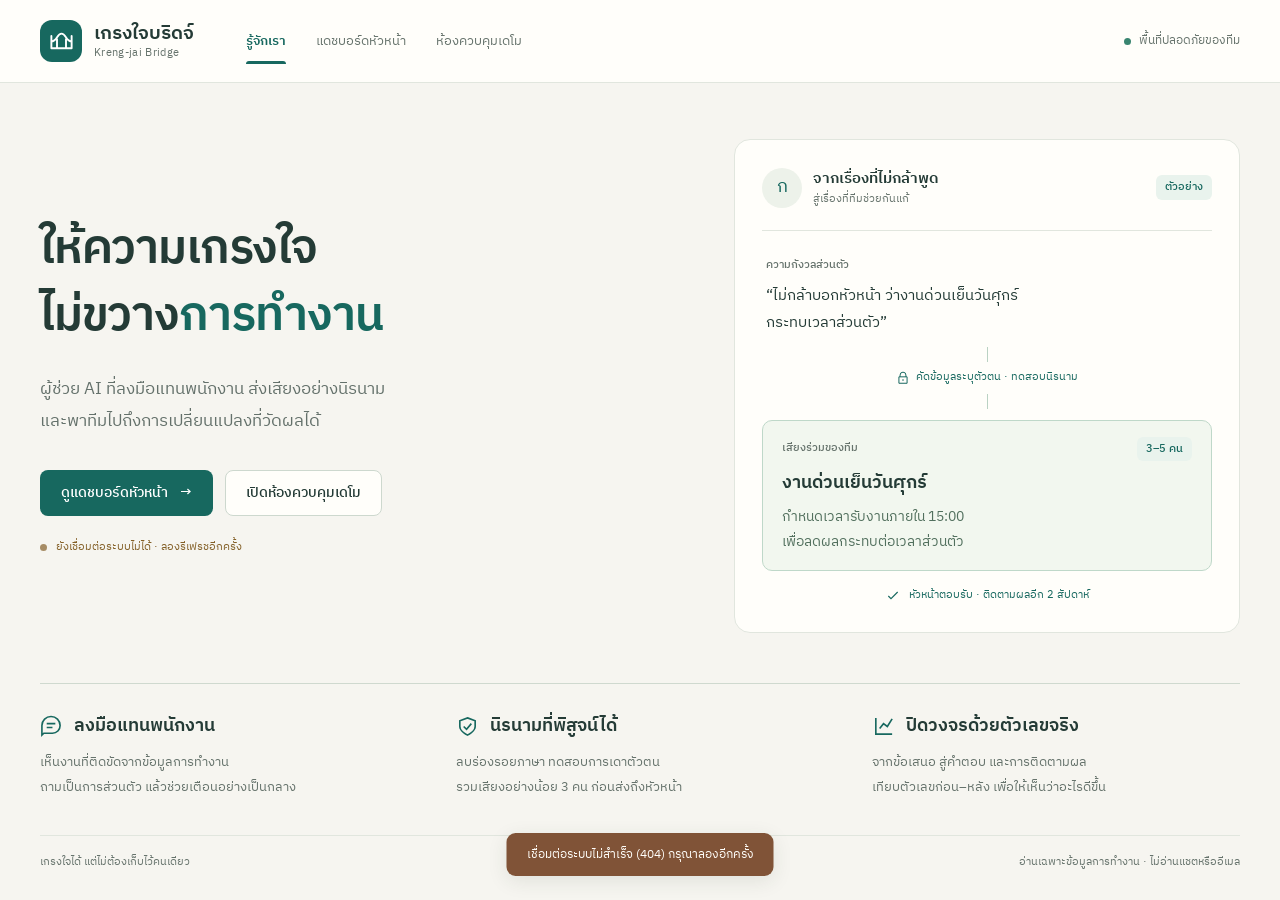
==== app/static/index.html @ 230368a9 "feat: privacy pipeline, trigger engine, LINE bot, manager loop, web UI and ECS deploy The first work" ====
<!doctype html>
<html lang="th">
<head>
  <meta charset="utf-8"><meta name="viewport" content="width=device-width,initial-scale=1">
  <meta name="theme-color" content="#17685f">
  <meta name="description" content="ผู้ช่วย AI ที่ลงมือแทนพนักงาน ส่งเสียงอย่างนิรนาม และติดตามผลด้วยตัวเลขจริง">
  <title>เกรงใจบริดจ์ — ให้ความเกรงใจ ไม่ขวางการทำงาน</title>
  <link rel="icon" href="data:image/svg+xml,%3Csvg xmlns=%27http://www.w3.org/2000/svg%27 viewBox=%270 0 32 32%27%3E%3Crect width=%2732%27 height=%2732%27 rx=%278%27 fill=%27%2317685f%27/%3E%3Cpath d=%27M6 24V10m20 14V10M6 16c5 0 5-9 10-9s5 9 10 9M6 24h20M12 13v11m8-11v11%27 fill=%27none%27 stroke=%27white%27 stroke-width=%271.5%27/%3E%3C/svg%3E">
  <script>window.appAssetBase=(location.port==='8099'||(location.pathname.endsWith('.html')&&!location.pathname.startsWith('/static/')))?new URL('./',location.href).href:new URL('/static/',location.origin).href;</script>
  <link rel="preconnect" href="https://fonts.googleapis.com"><link rel="preconnect" href="https://fonts.gstatic.com" crossorigin>
  <link href="https://fonts.googleapis.com/css2?family=IBM+Plex+Sans+Thai:wght@400;450;500;600;700&display=swap" rel="stylesheet">
  <link rel="stylesheet" id="app-styles"><script>document.querySelector('#app-styles').href=window.appAssetBase+'css/app.css';</script><script type="module">import(window.appAssetBase+'js/home.js');</script>
</head>
<body>
  <a class="skip-link" href="#main">ข้ามไปยังเนื้อหา</a>
  <header id="site-header"></header>
  <main id="main" class="home-main">
    <section class="hero">
      <div class="hero-copy">
        <h1>ให้ความเกรงใจ<br>ไม่ขวาง<span>การทำงาน</span></h1>
        <p class="hero-pitch">ผู้ช่วย AI ที่ลงมือแทนพนักงาน ส่งเสียงอย่างนิรนาม<br class="desktop-break"> และพาทีมไปถึงการเปลี่ยนแปลงที่วัดผลได้</p>
        <div class="hero-actions"><a class="button primary" data-page="manager" href="/manager">ดูแดชบอร์ดหัวหน้า <span aria-hidden="true">→</span></a><a class="button secondary" data-page="demo" href="/demo">เปิดห้องควบคุมเดโม</a></div>
        <div id="health" class="health-chip"><span class="live-dot offline"></span><span>กำลังตรวจสอบระบบ…</span></div>
      </div>
      <div class="bridge-proof" aria-label="ตัวอย่างการทำงาน จากความกังวลส่วนตัวสู่ข้อตกลงร่วมกัน">
        <div class="proof-heading"><span class="proof-avatar">ก</span><div><strong>จากเรื่องที่ไม่กล้าพูด</strong><small>สู่เรื่องที่ทีมช่วยกันแก้</small></div><span class="badge">ตัวอย่าง</span></div>
        <div class="private-message"><span class="message-label">ความกังวลส่วนตัว</span><p>“ไม่กล้าบอกหัวหน้า ว่างานด่วนเย็นวันศุกร์<br>กระทบเวลาส่วนตัว”</p></div>
        <div class="bridge-connector"><span></span><span class="connector-lock"><svg viewBox="0 0 24 24" fill="none" stroke="currentColor" stroke-width="1.7" aria-hidden="true"><path d="M7 10V7a5 5 0 0 1 10 0v3M5 10h14v11H5z"/><path d="M12 14v3"/></svg>คัดข้อมูลระบุตัวตน · ทดสอบนิรนาม</span><span></span></div>
        <div class="team-message"><div class="message-top"><span class="message-label">เสียงร่วมของทีม</span><span class="badge">3–5 คน</span></div><strong>งานด่วนเย็นวันศุกร์</strong><p>กำหนดเวลารับงานภายใน 15:00<br>เพื่อลดผลกระทบต่อเวลาส่วนตัว</p></div>
        <div class="proof-result"><svg class="icon" viewBox="0 0 24 24" fill="none" stroke="currentColor" stroke-width="1.7" aria-hidden="true"><path d="m5 12 4 4L19 6"/></svg><span>หัวหน้าตอบรับ · ติดตามผลอีก 2 สัปดาห์</span></div>
      </div>
    </section>
    <section class="pillars" aria-label="หลักการทำงานสามด้าน">
      <article><div class="pillar-top"><svg class="icon" viewBox="0 0 24 24" fill="none" stroke="currentColor" stroke-width="1.7" aria-hidden="true"><path d="M21 11a8 8 0 0 1-8 8H4l-2 2V11a9.5 9.5 0 0 1 19 0ZM7 9h9M7 13h6"/></svg><h2>ลงมือแทนพนักงาน</h2></div><p>เห็นงานที่ติดขัดจากข้อมูลการทำงาน<br>ถามเป็นการส่วนตัว แล้วช่วยเตือนอย่างเป็นกลาง</p></article>
      <article><div class="pillar-top"><svg class="icon" viewBox="0 0 24 24" fill="none" stroke="currentColor" stroke-width="1.7" aria-hidden="true"><path d="m12 3 8 3v6c0 5-8 9-8 9s-8-4-8-9V6l8-3Z"/><path d="m8 12 3 3 5-6"/></svg><h2>นิรนามที่พิสูจน์ได้</h2></div><p>ลบร่องรอยภาษา ทดสอบการเดาตัวตน<br>รวมเสียงอย่างน้อย 3 คน ก่อนส่งถึงหัวหน้า</p></article>
      <article><div class="pillar-top"><svg class="icon" viewBox="0 0 24 24" fill="none" stroke="currentColor" stroke-width="1.7" aria-hidden="true"><path d="M4 3v17h17M8 14l4-5 4 3 5-8"/></svg><h2>ปิดวงจรด้วยตัวเลขจริง</h2></div><p>จากข้อเสนอ สู่คำตอบ และการติดตามผล<br>เทียบตัวเลขก่อน–หลัง เพื่อให้เห็นว่าอะไรดีขึ้น</p></article>
    </section>
    <footer class="home-footer"><span>เกรงใจได้ แต่ไม่ต้องเก็บไว้คนเดียว</span><span>อ่านเฉพาะข้อมูลการทำงาน · ไม่อ่านแชตหรืออีเมล</span></footer>
  </main>
</body>
</html>
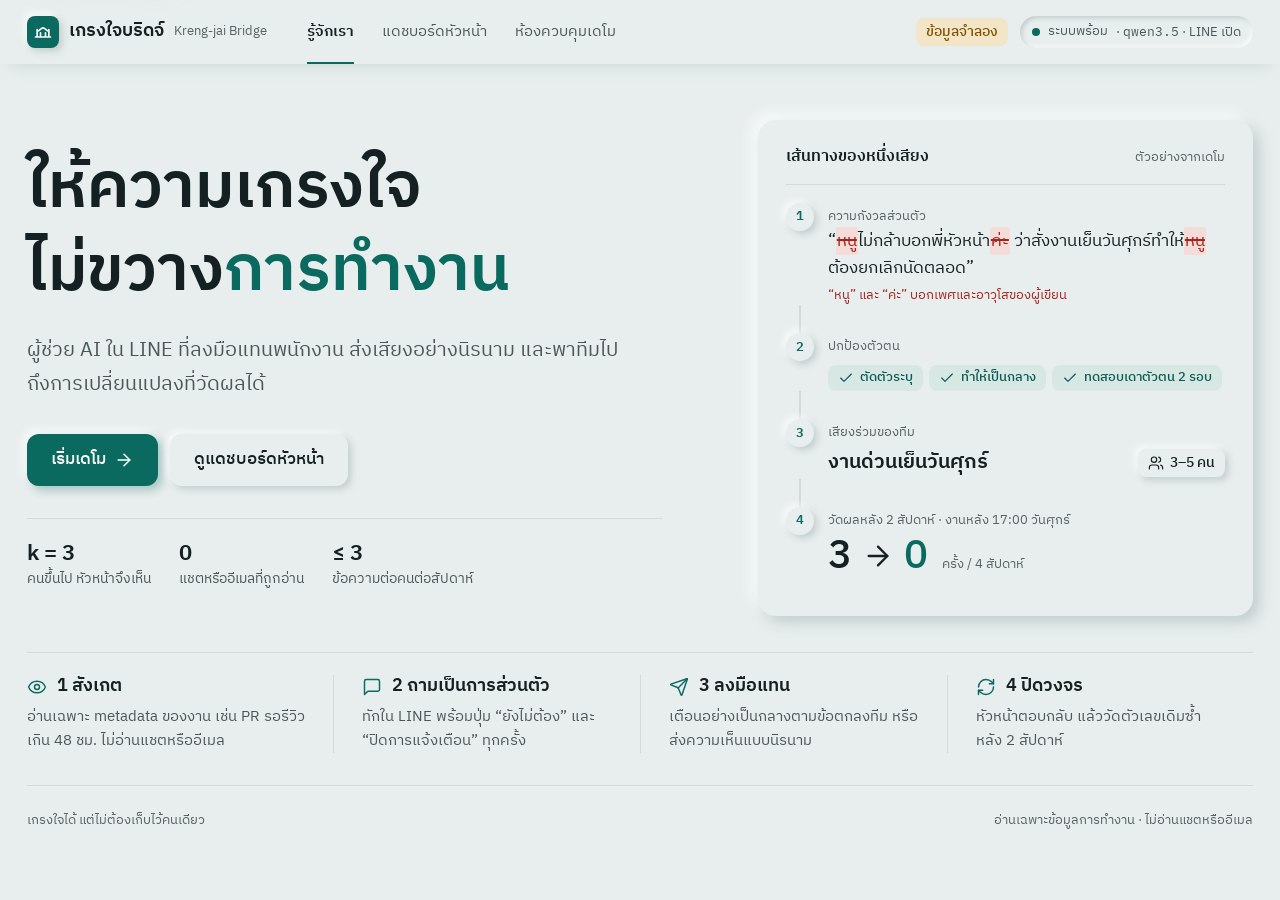
==== commit 8e3dea21: "feat(web): light redesign of the home page, demo console and manager dashboard DESIGN.md locks the l" ====
--- a/app/static/index.html
+++ b/app/static/index.html
@@ -2,38 +2,77 @@
 <html lang="th">
 <head>
   <meta charset="utf-8"><meta name="viewport" content="width=device-width,initial-scale=1">
-  <meta name="theme-color" content="#17685f">
+  <meta name="theme-color" content="#e8eded">
   <meta name="description" content="ผู้ช่วย AI ที่ลงมือแทนพนักงาน ส่งเสียงอย่างนิรนาม และติดตามผลด้วยตัวเลขจริง">
   <title>เกรงใจบริดจ์ — ให้ความเกรงใจ ไม่ขวางการทำงาน</title>
-  <link rel="icon" href="data:image/svg+xml,%3Csvg xmlns=%27http://www.w3.org/2000/svg%27 viewBox=%270 0 32 32%27%3E%3Crect width=%2732%27 height=%2732%27 rx=%278%27 fill=%27%2317685f%27/%3E%3Cpath d=%27M6 24V10m20 14V10M6 16c5 0 5-9 10-9s5 9 10 9M6 24h20M12 13v11m8-11v11%27 fill=%27none%27 stroke=%27white%27 stroke-width=%271.5%27/%3E%3C/svg%3E">
+  <link rel="icon" href="data:image/svg+xml,%3Csvg xmlns=%27http://www.w3.org/2000/svg%27 viewBox=%270 0 32 32%27%3E%3Crect width=%2732%27 height=%2732%27 rx=%278%27 fill=%27%230b6a60%27/%3E%3Cpath d=%27M7 23h18M9.5 23V12.5M22.5 23V12.5M9.5 15c3.5 0 5-4.5 6.5-4.5s3 4.5 6.5 4.5M13 23v-6M19 23v-6%27 fill=%27none%27 stroke=%27white%27 stroke-width=%272%27 stroke-linecap=%27round%27 stroke-linejoin=%27round%27/%3E%3C/svg%3E">
   <script>window.appAssetBase=(location.port==='8099'||(location.pathname.endsWith('.html')&&!location.pathname.startsWith('/static/')))?new URL('./',location.href).href:new URL('/static/',location.origin).href;</script>
   <link rel="preconnect" href="https://fonts.googleapis.com"><link rel="preconnect" href="https://fonts.gstatic.com" crossorigin>
-  <link href="https://fonts.googleapis.com/css2?family=IBM+Plex+Sans+Thai:wght@400;450;500;600;700&display=swap" rel="stylesheet">
-  <link rel="stylesheet" id="app-styles"><script>document.querySelector('#app-styles').href=window.appAssetBase+'css/app.css';</script><script type="module">import(window.appAssetBase+'js/home.js');</script>
+  <link rel="stylesheet" href="https://fonts.googleapis.com/css2?family=IBM+Plex+Mono:wght@400;500&family=IBM+Plex+Sans+Thai:wght@400;500;600&display=swap">
+  <!-- /static/… is the FastAPI path; onerror falls back to the plain static server (python3 -m http.server, mock mode). -->
+  <link rel="stylesheet" href="/static/css/tokens.css" onerror="this.onerror=null;this.href='css/tokens.css'">
+  <link rel="stylesheet" href="/static/css/app.css" onerror="this.onerror=null;this.href='css/app.css'">
+  <link rel="stylesheet" href="/static/css/home.css" onerror="this.onerror=null;this.href='css/home.css'">
+  <script type="module">import(window.appAssetBase+'js/home.js');</script>
 </head>
 <body>
   <a class="skip-link" href="#main">ข้ามไปยังเนื้อหา</a>
-  <header id="site-header"></header>
+  <header id="site-header" class="site-header">
+    <div class="nav-inner">
+      <a class="brand" data-page="" href="/"><span class="brand-mark"><svg viewBox="0 0 24 24" aria-hidden="true" focusable="false"><path d="M3 18h18M5 18V9M19 18V9M5 11c3 0 4.5-4 7-4s4 4 7 4M9 18v-5M15 18v-5"/></svg></span><span class="brand-name">เกรงใจบริดจ์</span><span class="brand-sub">Kreng-jai Bridge</span></a>
+      <nav class="site-nav" aria-label="เมนูหลัก"><a data-page="" data-nav="home" href="/" aria-current="page">รู้จักเรา</a><a data-page="manager" data-nav="manager" href="/manager">แดชบอร์ดหัวหน้า</a><a data-page="demo" data-nav="demo" href="/demo">ห้องควบคุมเดโม</a></nav>
+      <div class="nav-status"><span id="mock-badge" class="chip wait" hidden>ข้อมูลจำลอง</span><div id="health" class="status-pill" role="status" aria-live="polite"><span class="dot offline"></span><span class="status-main">กำลังตรวจสอบระบบ…</span></div></div>
+    </div>
+  </header>
   <main id="main" class="home-main">
-    <section class="hero">
+    <section class="hero" aria-labelledby="hero-h">
       <div class="hero-copy">
-        <h1>ให้ความเกรงใจ<br>ไม่ขวาง<span>การทำงาน</span></h1>
-        <p class="hero-pitch">ผู้ช่วย AI ที่ลงมือแทนพนักงาน ส่งเสียงอย่างนิรนาม<br class="desktop-break"> และพาทีมไปถึงการเปลี่ยนแปลงที่วัดผลได้</p>
-        <div class="hero-actions"><a class="button primary" data-page="manager" href="/manager">ดูแดชบอร์ดหัวหน้า <span aria-hidden="true">→</span></a><a class="button secondary" data-page="demo" href="/demo">เปิดห้องควบคุมเดโม</a></div>
-        <div id="health" class="health-chip"><span class="live-dot offline"></span><span>กำลังตรวจสอบระบบ…</span></div>
+        <h1 id="hero-h">ให้ความเกรงใจ<br>ไม่ขวาง<span>การทำงาน</span></h1>
+        <p class="hero-pitch">ผู้ช่วย AI ใน LINE ที่ลงมือแทนพนักงาน ส่งเสียงอย่างนิรนาม และพาทีมไปถึงการเปลี่ยนแปลงที่วัดผลได้</p>
+        <div class="hero-actions">
+          <a class="button primary large" data-page="demo" href="/demo">เริ่มเดโม <svg class="icon" aria-hidden="true"><use href="#i-arrow-right"/></svg></a>
+          <a class="button large" data-page="manager" href="/manager">ดูแดชบอร์ดหัวหน้า</a>
+        </div>
+        <ul class="hero-facts">
+          <li><b>k = 3</b>คนขึ้นไป หัวหน้าจึงเห็น</li>
+          <li><b>0</b>แชตหรืออีเมลที่ถูกอ่าน</li>
+          <li><b>≤ 3</b>ข้อความต่อคนต่อสัปดาห์</li>
+        </ul>
       </div>
-      <div class="bridge-proof" aria-label="ตัวอย่างการทำงาน จากความกังวลส่วนตัวสู่ข้อตกลงร่วมกัน">
-        <div class="proof-heading"><span class="proof-avatar">ก</span><div><strong>จากเรื่องที่ไม่กล้าพูด</strong><small>สู่เรื่องที่ทีมช่วยกันแก้</small></div><span class="badge">ตัวอย่าง</span></div>
-        <div class="private-message"><span class="message-label">ความกังวลส่วนตัว</span><p>“ไม่กล้าบอกหัวหน้า ว่างานด่วนเย็นวันศุกร์<br>กระทบเวลาส่วนตัว”</p></div>
-        <div class="bridge-connector"><span></span><span class="connector-lock"><svg viewBox="0 0 24 24" fill="none" stroke="currentColor" stroke-width="1.7" aria-hidden="true"><path d="M7 10V7a5 5 0 0 1 10 0v3M5 10h14v11H5z"/><path d="M12 14v3"/></svg>คัดข้อมูลระบุตัวตน · ทดสอบนิรนาม</span><span></span></div>
-        <div class="team-message"><div class="message-top"><span class="message-label">เสียงร่วมของทีม</span><span class="badge">3–5 คน</span></div><strong>งานด่วนเย็นวันศุกร์</strong><p>กำหนดเวลารับงานภายใน 15:00<br>เพื่อลดผลกระทบต่อเวลาส่วนตัว</p></div>
-        <div class="proof-result"><svg class="icon" viewBox="0 0 24 24" fill="none" stroke="currentColor" stroke-width="1.7" aria-hidden="true"><path d="m5 12 4 4L19 6"/></svg><span>หัวหน้าตอบรับ · ติดตามผลอีก 2 สัปดาห์</span></div>
-      </div>
+      <figure class="journey">
+        <figcaption class="journey-heading"><b>เส้นทางของหนึ่งเสียง</b><span class="meta">ตัวอย่างจากเดโม</span></figcaption>
+        <ol class="journey-steps">
+          <li class="journey-step"><span class="journey-number" aria-hidden="true">1</span><div>
+            <span class="journey-label">ความกังวลส่วนตัว</span>
+            <q><del>หนู</del>ไม่กล้าบอกพี่หัวหน้า<del>ค่ะ</del> ว่าสั่งงานเย็นวันศุกร์ทำให้<del>หนู</del>ต้องยกเลิกนัดตลอด</q>
+            <p class="journey-warning">“หนู” และ “ค่ะ” บอกเพศและอาวุโสของผู้เขียน</p>
+          </div></li>
+          <li class="journey-step"><span class="journey-number" aria-hidden="true">2</span><div>
+            <span class="journey-label">ปกป้องตัวตน</span>
+            <div class="journey-chips">
+              <span class="chip ok"><svg class="icon sm" aria-hidden="true"><use href="#i-check"/></svg>ตัดตัวระบุ</span>
+              <span class="chip ok"><svg class="icon sm" aria-hidden="true"><use href="#i-check"/></svg>ทำให้เป็นกลาง</span>
+              <span class="chip ok"><svg class="icon sm" aria-hidden="true"><use href="#i-check"/></svg>ทดสอบเดาตัวตน 2 รอบ</span>
+            </div>
+          </div></li>
+          <li class="journey-step"><span class="journey-number" aria-hidden="true">3</span><div>
+            <span class="journey-label">เสียงร่วมของทีม</span>
+            <div class="journey-theme"><b>งานด่วนเย็นวันศุกร์</b><span class="chip count"><svg class="icon sm" aria-hidden="true"><use href="#i-users"/></svg>3–5 คน</span></div>
+          </div></li>
+          <li class="journey-step"><span class="journey-number" aria-hidden="true">4</span><div>
+            <span class="journey-label">วัดผลหลัง 2 สัปดาห์ · งานหลัง 17:00 วันศุกร์</span>
+            <div class="journey-result"><span class="result-number" aria-label="จาก 3 เหลือ 0">3 <svg class="icon" aria-hidden="true"><use href="#i-arrow-right"/></svg> <em>0</em></span><span class="meta">ครั้ง / 4 สัปดาห์</span></div>
+          </div></li>
+        </ol>
+      </figure>
     </section>
-    <section class="pillars" aria-label="หลักการทำงานสามด้าน">
-      <article><div class="pillar-top"><svg class="icon" viewBox="0 0 24 24" fill="none" stroke="currentColor" stroke-width="1.7" aria-hidden="true"><path d="M21 11a8 8 0 0 1-8 8H4l-2 2V11a9.5 9.5 0 0 1 19 0ZM7 9h9M7 13h6"/></svg><h2>ลงมือแทนพนักงาน</h2></div><p>เห็นงานที่ติดขัดจากข้อมูลการทำงาน<br>ถามเป็นการส่วนตัว แล้วช่วยเตือนอย่างเป็นกลาง</p></article>
-      <article><div class="pillar-top"><svg class="icon" viewBox="0 0 24 24" fill="none" stroke="currentColor" stroke-width="1.7" aria-hidden="true"><path d="m12 3 8 3v6c0 5-8 9-8 9s-8-4-8-9V6l8-3Z"/><path d="m8 12 3 3 5-6"/></svg><h2>นิรนามที่พิสูจน์ได้</h2></div><p>ลบร่องรอยภาษา ทดสอบการเดาตัวตน<br>รวมเสียงอย่างน้อย 3 คน ก่อนส่งถึงหัวหน้า</p></article>
-      <article><div class="pillar-top"><svg class="icon" viewBox="0 0 24 24" fill="none" stroke="currentColor" stroke-width="1.7" aria-hidden="true"><path d="M4 3v17h17M8 14l4-5 4 3 5-8"/></svg><h2>ปิดวงจรด้วยตัวเลขจริง</h2></div><p>จากข้อเสนอ สู่คำตอบ และการติดตามผล<br>เทียบตัวเลขก่อน–หลัง เพื่อให้เห็นว่าอะไรดีขึ้น</p></article>
+    <section class="loop" aria-label="วงจรการทำงาน">
+      <ol>
+        <li><h2><svg class="icon" aria-hidden="true"><use href="#i-eye"/></svg>1 สังเกต</h2><p>อ่านเฉพาะ metadata ของงาน เช่น PR รอรีวิวเกิน 48 ชม. ไม่อ่านแชตหรืออีเมล</p></li>
+        <li><h2><svg class="icon" aria-hidden="true"><use href="#i-message-square"/></svg>2 ถามเป็นการส่วนตัว</h2><p>ทักใน LINE พร้อมปุ่ม “ยังไม่ต้อง” และ “ปิดการแจ้งเตือน” ทุกครั้ง</p></li>
+        <li><h2><svg class="icon" aria-hidden="true"><use href="#i-send"/></svg>3 ลงมือแทน</h2><p>เตือนอย่างเป็นกลางตามข้อตกลงทีม หรือส่งความเห็นแบบนิรนาม</p></li>
+        <li><h2><svg class="icon" aria-hidden="true"><use href="#i-refresh-cw"/></svg>4 ปิดวงจร</h2><p>หัวหน้าตอบกลับ แล้ววัดตัวเลขเดิมซ้ำหลัง 2 สัปดาห์</p></li>
+      </ol>
     </section>
     <footer class="home-footer"><span>เกรงใจได้ แต่ไม่ต้องเก็บไว้คนเดียว</span><span>อ่านเฉพาะข้อมูลการทำงาน · ไม่อ่านแชตหรืออีเมล</span></footer>
   </main>
--- a/app/static/css/tokens.css
+++ b/app/static/css/tokens.css
@@ -0,0 +1,55 @@
+:root {
+  color-scheme: light;
+
+  /* base and depth (neumorphism: page and panels share one colour) */
+  --paper: #e8eded;
+  --surface: var(--paper);
+  --surface-2: #e1e7e7;                     /* wells: chat area, data wells */
+  --neu-hi: rgb(255 255 255 / .85);         /* light shadow, top-left */
+  --neu-lo: rgb(160 178 178 / .55);         /* dark shadow, bottom-right; core 1.38:1 on --paper */
+  --neu-raised: 6px 6px 14px var(--neu-lo), -6px -6px 14px var(--neu-hi);
+  --neu-raised-sm: 3px 3px 7px var(--neu-lo), -3px -3px 7px var(--neu-hi);
+  --neu-inset: inset 3px 3px 7px var(--neu-lo), inset -3px -3px 7px var(--neu-hi);
+  --neu-inset-sm: inset 2px 2px 4px var(--neu-lo), inset -2px -2px 4px var(--neu-hi);
+  --neu-float: 12px 12px 28px var(--neu-lo), -8px -8px 20px var(--neu-hi);
+  --neu-accent: 4px 4px 10px rgb(11 106 96 / .32), -4px -4px 10px var(--neu-hi);
+
+  /* lines */
+  --rule: #d2dada;                          /* dividers only (decorative) */
+  --rule-strong: #7a8787;                   /* input borders, 3.15:1 on --paper */
+
+  /* text (ratios on --paper) */
+  --ink: #142022;                           /* 14.11:1 */
+  --ink-2: #4a5759;                         /*  6.35:1 */
+  --ink-3: #566264;                         /*  5.34:1, lightest allowed text */
+
+  /* accent and states */
+  --accent: #0b6a60;                        /* 5.48:1; white on it 6.47:1 */
+  --accent-hover: #08554d;                  /* white on it 8.69:1 */
+  --accent-soft: #d7e8e4;
+  --accent-ink: #0a5a52;                    /* on --accent-soft 6.37:1 */
+  --warn: #7f5300;  --warn-soft: #f3e6c8;   /* 5.40:1 */
+  --danger: #a8231b; --danger-soft: #f4dcd9;/* 5.51:1 */
+  --line: #06c755;  --line-ink: #04723a;    /* LINE dot only; label text 5.12:1 */
+
+  /* type */
+  --font-ui: "IBM Plex Sans Thai", system-ui, sans-serif;
+  --font-mono: "IBM Plex Mono", ui-monospace, monospace;
+  --t-xs: 13px; --t-sm: 14px; --t-md: 16px; --t-lg: 18px; --t-xl: 22px;
+  --t-2xl: 28px; --t-3xl: 36px; --t-4xl: 48px; --t-5xl: 64px;
+  --lh-body: 1.65; --lh-ui: 1.5; --lh-head: 1.3;
+
+  /* space (4-pt) and layout */
+  --s1: 4px; --s2: 8px; --s3: 12px; --s4: 16px; --s5: 24px; --s6: 32px; --s7: 48px; --s8: 64px; --s9: 96px;
+  --gutter: clamp(16px, 2.1vw, 48px);       /* 32 px at the 1536 recording width */
+  --header-h: 64px;
+  --caption-safe: 136px;
+
+  /* radius */
+  --r-chip: 8px; --r-ctl: 12px; --r-well: 14px; --r-panel: 18px;
+
+  /* motion */
+  --ease-out: cubic-bezier(.2, .8, .2, 1);
+  --dur-fast: 120ms; --dur-med: 240ms; --dur-slow: 320ms;
+  --step-cadence: 420ms;                    /* 900ms in recording mode */
+}
--- a/app/static/css/app.css
+++ b/app/static/css/app.css
@@ -0,0 +1,150 @@
+/* Base and shared components (DESIGN.md sections 3-8). Tokens are in tokens.css; page rules are in home.css, demo.css, manager.css. */
+
+/* ---------- reset and base ---------- */
+*, *::before, *::after { box-sizing: border-box; }
+html { -webkit-text-size-adjust: 100%; scroll-padding-top: var(--s4); }
+body { margin: 0; min-height: 100vh; background: var(--paper); color: var(--ink); font: 400 var(--t-md)/var(--lh-body) var(--font-ui); letter-spacing: 0; -webkit-font-smoothing: antialiased; }
+h1, h2, h3, h4, p, dl, dd, figure, blockquote { margin: 0; }
+h1, h2, h3, h4 { font-weight: 600; line-height: var(--lh-head); text-wrap: balance; }
+h1 { font-size: var(--t-2xl); }
+h2 { font-size: var(--t-lg); }
+h3, h4 { font-size: var(--t-md); }
+p { max-width: 68ch; }
+strong, b { font-weight: 600; }
+small { font-size: var(--t-xs); }
+[hidden] { display: none !important; }
+::selection { background: var(--accent-soft); color: var(--accent-ink); }
+button, input, textarea, select { font: inherit; color: inherit; letter-spacing: inherit; }
+button { margin: 0; padding: 0; border: 0; background: none; cursor: pointer; touch-action: manipulation; text-align: inherit; }
+button:disabled { cursor: not-allowed; opacity: .55; }
+button[aria-busy='true'] { cursor: progress; }
+a { color: var(--accent); text-decoration: none; text-underline-offset: 3px; }
+a:hover { text-decoration: underline; }
+:focus-visible { outline: 2px solid var(--accent); outline-offset: 3px; transition: none; }
+del { color: var(--danger); background: var(--danger-soft); text-decoration-thickness: 2px; border-radius: 2px; padding: 0 1px; }
+.icon { display: inline-block; flex: 0 0 auto; width: 20px; height: 20px; vertical-align: middle; fill: none; stroke: currentColor; stroke-width: 1.75; stroke-linecap: round; stroke-linejoin: round; }
+.icon.sm { width: 16px; height: 16px; }
+.icon.lg { width: 24px; height: 24px; }
+.mono { font-family: var(--font-mono); font-size: var(--t-xs); }
+.num { font-variant-numeric: tabular-nums; }
+.meta { font-size: var(--t-xs); line-height: var(--lh-ui); color: var(--ink-3); }
+.muted { color: var(--ink-3); }
+.subtle { font-size: var(--t-sm); line-height: var(--lh-ui); color: var(--ink-3); }
+.accent, .teal { color: var(--accent); }
+.sr-only { position: absolute; width: 1px; height: 1px; padding: 0; margin: -1px; overflow: hidden; clip: rect(0 0 0 0); white-space: nowrap; border: 0; }
+.skip-link { position: absolute; top: -80px; left: var(--gutter); z-index: 100; padding: 10px 16px; border-radius: var(--r-ctl); background: var(--paper); box-shadow: var(--neu-float); color: var(--ink); }
+.skip-link:focus { top: var(--s2); }
+
+/* ---------- header (static HTML in each page; ui.js shell() only fills state) ---------- */
+.site-header { position: relative; z-index: 10; background: var(--paper); box-shadow: 0 10px 18px -12px var(--neu-lo); }
+.nav-inner { min-height: var(--header-h); padding: 0 var(--gutter); display: flex; align-items: center; gap: 40px; }
+.brand { display: inline-flex; align-items: center; gap: 10px; color: var(--ink); white-space: nowrap; }
+.brand:hover { text-decoration: none; }
+.brand-mark { width: 32px; height: 32px; border-radius: 8px; display: grid; place-items: center; background: var(--accent); color: #fff; box-shadow: var(--neu-raised-sm); }
+.brand-mark svg { width: 20px; height: 20px; fill: none; stroke: currentColor; stroke-width: 2; stroke-linecap: round; stroke-linejoin: round; }
+.brand-name { font-size: var(--t-lg); font-weight: 600; line-height: var(--lh-head); }
+.brand-sub { font-size: var(--t-xs); color: var(--ink-3); }
+.site-nav { display: flex; align-self: stretch; gap: 28px; }
+.site-nav a { position: relative; display: flex; align-items: center; color: var(--ink-2); font-size: 15px; white-space: nowrap; }
+.site-nav a:hover { color: var(--ink); text-decoration: none; }
+.site-nav a[aria-current='page'] { color: var(--ink); font-weight: 600; }
+.site-nav a[aria-current='page']::after { content: ''; position: absolute; left: 0; right: 0; bottom: 0; height: 2px; background: var(--accent); }
+.nav-status { margin-left: auto; display: flex; align-items: center; gap: var(--s3); }
+.status-pill { display: inline-flex; align-items: center; gap: var(--s2); min-height: 32px; padding: 0 var(--s3); border-radius: 16px; box-shadow: var(--neu-inset-sm); font-size: var(--t-xs); line-height: var(--lh-ui); color: var(--ink-2); white-space: nowrap; }
+.status-pill.unavailable { color: var(--warn); }
+.dot, .live-dot { display: inline-block; flex: 0 0 auto; width: 8px; height: 8px; border-radius: 50%; background: var(--accent); }
+.dot.offline, .live-dot.offline { background: var(--warn); }
+.dot.line { width: 6px; height: 6px; background: var(--line); }
+
+/* ---------- layout ---------- */
+.workspace, .home-main { width: 100%; padding: var(--s5) var(--gutter) 0; }
+.page-heading { display: flex; flex-wrap: wrap; align-items: center; gap: var(--s3) var(--s4); margin-bottom: var(--s4); }
+.page-heading h1 { font-size: var(--t-2xl); }
+.section-heading { display: flex; flex-wrap: wrap; align-items: baseline; gap: var(--s2) 10px; }
+.section-heading h2 { font-size: var(--t-lg); }
+.workspace-footer, .home-footer { display: flex; flex-wrap: wrap; justify-content: space-between; gap: var(--s2) var(--s5); margin-top: var(--s6); padding: var(--s5) 0; border-top: 1px solid var(--rule); color: var(--ink-3); font-size: var(--t-xs); }
+
+/* ---------- buttons: primary = solid accent; secondary = raised-sm; demo-only = dashed; press = inset-sm ---------- */
+.button { display: inline-flex; align-items: center; justify-content: center; gap: var(--s2); min-height: 44px; padding: 0 20px; border: 0; border-radius: var(--r-ctl); background: var(--paper); color: var(--ink); box-shadow: var(--neu-raised-sm); font-size: var(--t-md); font-weight: 500; line-height: 1.25; white-space: nowrap; text-decoration: none; transition: box-shadow var(--dur-fast) linear, background-color var(--dur-fast) linear, color var(--dur-fast) linear; }
+.button:hover { color: var(--ink); text-decoration: none; }
+.button:active:not(:disabled), .button[aria-pressed='true'] { box-shadow: var(--neu-inset-sm); color: var(--accent-ink); }
+.button.primary { background: var(--accent); color: #fff; box-shadow: var(--neu-accent); }
+.button.primary:hover:not(:disabled) { background: var(--accent-hover); color: #fff; }
+.button.primary:active:not(:disabled) { background: var(--accent-hover); color: #fff; box-shadow: var(--neu-inset-sm); }
+.button.demo { border: 1px dashed var(--rule-strong); }
+.button.small { min-height: 36px; padding: 0 14px; font-size: var(--t-sm); }
+.button.large { min-height: 52px; padding: 0 24px; font-size: 17px; }
+.button.full { width: 100%; }
+.button .icon { width: 20px; height: 20px; }
+.button.small .icon { width: 16px; height: 16px; }
+.text-button { display: inline-flex; align-items: center; gap: var(--s2); min-height: 32px; padding: 0 var(--s1); border-radius: var(--r-chip); color: var(--ink-3); font-size: var(--t-sm); transition: color var(--dur-fast) linear; }
+.text-button:hover:not(:disabled) { color: var(--ink); }
+.text-button .icon { width: 16px; height: 16px; }
+
+/* ---------- chips: state only (flat); count chip is raised-sm ---------- */
+.chip, .badge { display: inline-flex; align-items: center; gap: 6px; height: 28px; padding: 0 10px; border-radius: var(--r-chip); background: var(--surface-2); color: var(--ink-2); font-size: var(--t-sm); font-weight: 500; line-height: 1; white-space: nowrap; }
+.chip .icon, .badge .icon { width: 16px; height: 16px; }
+.chip.ok, .badge { background: var(--accent-soft); color: var(--accent-ink); }
+.chip.wait, .badge.amber { background: var(--warn-soft); color: var(--warn); }
+.chip.danger { background: var(--danger-soft); color: var(--danger); }
+.badge.neutral { background: var(--surface-2); color: var(--ink-2); }
+.chip.count { background: var(--paper); color: var(--ink); box-shadow: var(--neu-raised-sm); }
+
+/* ---------- inputs: inset well + 1 px --rule-strong border ---------- */
+input:not([type='checkbox']):not([type='radio']), textarea, select { width: 100%; min-height: 44px; padding: 10px 12px; border: 1px solid var(--rule-strong); border-radius: var(--r-ctl); background-color: var(--paper); box-shadow: var(--neu-inset); color: var(--ink); font-size: var(--t-md); line-height: 1.6; caret-color: var(--accent); }
+textarea { display: block; resize: vertical; min-height: 76px; }
+textarea:read-only { background-color: var(--surface-2); }
+select { appearance: none; cursor: pointer; padding-right: 36px; background-image: url("data:image/svg+xml,%3Csvg xmlns='http://www.w3.org/2000/svg' viewBox='0 0 24 24' fill='none' stroke='%234a5759' stroke-width='2' stroke-linecap='round' stroke-linejoin='round'%3E%3Cpath d='m6 9 6 6 6-6'/%3E%3C/svg%3E"); background-repeat: no-repeat; background-position: right 12px center; background-size: 16px; }
+::placeholder { color: var(--ink-3); opacity: 1; }
+input[type='checkbox'] { width: 20px; height: 20px; margin: 0; accent-color: var(--accent); cursor: pointer; }
+.field-label { display: block; margin-bottom: var(--s2); font-size: var(--t-sm); font-weight: 500; color: var(--ink-2); }
+
+/* ---------- tabs: inset track, selected tab raised-sm + accent ink ---------- */
+.tabs, .member-tabs { display: grid; grid-template-columns: repeat(3, minmax(0, 1fr)); gap: 4px; padding: 5px; border-radius: var(--r-well); box-shadow: var(--neu-inset); }
+.tabs > button, .member-tabs > button { min-height: 34px; display: flex; align-items: center; justify-content: center; gap: 6px; padding: 0 var(--s2); border-radius: 10px; color: var(--ink-2); font-size: var(--t-sm); white-space: nowrap; transition: box-shadow var(--dur-fast) linear, color var(--dur-fast) linear; }
+.tabs > button:hover, .member-tabs > button:hover { color: var(--ink); }
+.tabs > button[aria-selected='true'], .member-tabs > button[aria-selected='true'] { background: var(--paper); box-shadow: var(--neu-raised-sm); color: var(--accent-ink); font-weight: 600; }
+
+/* ---------- surfaces: panel = raised, well = inset ---------- */
+.panel { min-width: 0; padding: var(--s5); border-radius: var(--r-panel); background: var(--paper); box-shadow: var(--neu-raised); }
+.well { min-width: 0; padding: var(--s4); border-radius: var(--r-well); background: var(--surface-2); box-shadow: var(--neu-inset); }
+
+/* ---------- shared content blocks ---------- */
+.sample-label { display: block; margin-bottom: var(--s1); font-size: var(--t-xs); color: var(--ink-3); }
+.structured { display: grid; gap: var(--s2); }
+.structured > div { display: grid; grid-template-columns: var(--dl-label, 88px) minmax(0, 1fr); gap: var(--s4); }
+.structured dt { padding-top: 2px; font-size: var(--t-sm); color: var(--ink-3); }
+.structured dd { font-size: var(--t-md); line-height: 1.55; overflow-wrap: anywhere; }
+.empty-state { min-height: 200px; display: grid; justify-items: center; align-content: center; gap: var(--s3); padding: var(--s6); text-align: center; color: var(--ink-3); font-size: var(--t-sm); }
+.empty-state > .icon { width: 24px; height: 24px; }
+.empty-state h3 { font-size: var(--t-md); font-weight: 500; color: var(--ink-2); }
+
+/* ---------- toast: top right, under the header (captions own the bottom of the frame) ---------- */
+.toast { position: fixed; top: calc(var(--header-h) + var(--s4)); right: var(--gutter); z-index: 50; max-width: min(420px, calc(100vw - 2 * var(--gutter))); padding: 12px 16px; border-radius: var(--r-ctl); background: var(--paper); color: var(--ink); box-shadow: var(--neu-float); font-size: 15px; line-height: var(--lh-ui); opacity: 0; visibility: hidden; transform: translateY(-8px); transition: opacity 160ms var(--ease-out), transform 160ms var(--ease-out), visibility 160ms; }
+.toast.visible { opacity: 1; visibility: visible; transform: none; transition-duration: 200ms; }
+.toast.error { color: var(--danger); }
+
+/* ---------- recording mode (?rec=1): ring drawn by window.kjbSpotlight() ---------- */
+.kjb-spotlight { position: absolute; z-index: 1000; pointer-events: none; box-shadow: 0 0 0 3px var(--accent), 0 0 8px 8px color-mix(in srgb, var(--accent) 22%, transparent); opacity: 0; transition: opacity var(--dur-med) var(--ease-out); }
+.kjb-spotlight.on { opacity: 1; }
+
+/* ---------- responsive ---------- */
+@media (max-width: 1100px) {
+  .nav-inner { gap: var(--s5); }
+  .brand-sub { display: none; }
+  .status-detail { display: none; }
+}
+@media (max-width: 860px) {
+  .nav-inner { flex-wrap: wrap; column-gap: var(--s3); row-gap: 0; padding-top: var(--s2); }
+  .site-nav { order: 3; width: 100%; min-height: 44px; gap: 20px; }
+}
+@media (max-width: 700px) {
+  .panel { box-shadow: var(--neu-raised-sm); }
+}
+@media (max-width: 420px) {
+  .status-pill .status-main { display: none; }
+  .status-pill { padding: 0 var(--s3); }
+}
+@media (prefers-reduced-motion: reduce) {
+  *, *::before, *::after { scroll-behavior: auto !important; animation: none !important; transition-property: opacity !important; transition-duration: 150ms !important; }
+}
--- a/app/static/css/home.css
+++ b/app/static/css/home.css
@@ -0,0 +1,68 @@
+/* Home: the four-stage journey and the ordered product loop. */
+.home-main { padding-top: 0; }
+.hero {
+  display: grid;
+  grid-template-columns: minmax(0, 1fr) minmax(0, .78fr);
+  gap: var(--s9);
+  align-items: center;
+  min-height: 588px;
+  padding: 56px 0 36px;
+}
+.hero h1 { font-size: var(--t-5xl); line-height: var(--lh-head); font-weight: 600; letter-spacing: 0; }
+.hero h1 span { color: var(--accent); }
+.hero-pitch { margin-top: 20px; max-width: 30em; font-size: 20px; line-height: 1.7; color: var(--ink-2); }
+.hero-actions { display: flex; flex-wrap: wrap; gap: var(--s3); margin-top: var(--s6); }
+.hero-facts { display: flex; gap: 28px; margin: var(--s6) 0 0; padding: 20px 0 0; border-top: 1px solid var(--rule); list-style: none; }
+.hero-facts li { font-size: var(--t-sm); line-height: 1.4; color: var(--ink-2); }
+.hero-facts b { display: block; font-size: var(--t-xl); color: var(--ink); font-weight: 600; font-variant-numeric: tabular-nums; }
+
+.journey { min-width: 0; padding: var(--s5) 28px; border-radius: var(--r-panel); background: var(--paper); box-shadow: var(--neu-raised); line-height: 1.6; }
+.journey-heading { display: flex; justify-content: space-between; align-items: baseline; gap: var(--s3); padding-bottom: 14px; border-bottom: 1px solid var(--rule); margin-bottom: var(--s1); }
+.journey-heading b { font-size: var(--t-md); }
+.journey-steps { list-style: none; padding: 0; margin: 0; }
+.journey-step { display: grid; grid-template-columns: 28px minmax(0, 1fr); gap: 14px; padding: 14px 0; position: relative; }
+.journey-step + .journey-step::before { content: ""; position: absolute; left: 13px; top: -14px; height: 28px; width: 2px; background: var(--rule); }
+.journey-number { width: 28px; height: 28px; border-radius: 50%; color: var(--accent); display: grid; place-items: center; font-size: var(--t-xs); font-weight: 600; background: var(--paper); box-shadow: var(--neu-raised-sm); position: relative; z-index: 1; }
+.journey-label { font-size: var(--t-xs); color: var(--ink-3); }
+.journey-step q { display: block; font-size: 17px; line-height: 1.6; quotes: "“" "”"; }
+.journey-warning { font-size: var(--t-xs); color: var(--danger); margin-top: 2px; }
+.journey-chips { display: flex; flex-wrap: wrap; gap: 6px; margin-top: 6px; }
+.journey-chips .chip { height: 26px; font-size: var(--t-xs); }
+.journey-theme { display: flex; justify-content: space-between; align-items: center; gap: var(--s2); margin-top: 2px; }
+.journey-theme b { font-size: 20px; }
+.journey-result { display: flex; align-items: baseline; flex-wrap: wrap; gap: 14px; margin-top: 2px; }
+.result-number { display: inline-flex; align-items: center; gap: 10px; font-size: 40px; font-weight: 500; line-height: 1.1; font-variant-numeric: tabular-nums; }
+.result-number .icon { width: 32px; height: 32px; }
+.result-number em { font-style: normal; color: var(--accent); }
+
+.loop { border-top: 1px solid var(--rule); padding-top: 22px; }
+.loop ol { display: grid; grid-template-columns: repeat(4, minmax(0, 1fr)); padding: 0; margin: 0; list-style: none; }
+.loop li { padding-right: 28px; display: grid; gap: 6px; align-content: start; }
+.loop li + li { padding-left: 28px; border-left: 1px solid var(--rule); }
+.loop h2 { display: flex; align-items: center; gap: 10px; font-size: var(--t-lg); }
+.loop h2 .icon { color: var(--accent); }
+.loop p { font-size: 15px; line-height: 1.6; color: var(--ink-2); }
+.home-footer { font-size: var(--t-xs); }
+
+@media (max-width: 1100px) {
+  .hero { gap: var(--s7); }
+  .hero h1 { font-size: var(--t-4xl); }
+  .hero-facts { flex-wrap: wrap; gap: var(--s5); }
+  .journey-theme { flex-wrap: wrap; }
+  .loop ol { grid-template-columns: repeat(2, minmax(0, 1fr)); row-gap: var(--s5); }
+  .loop li:nth-child(odd) { padding-left: 0; border-left: 0; }
+}
+@media (max-width: 700px) {
+  .hero { grid-template-columns: minmax(0, 1fr); min-height: 0; padding: var(--s7) 0; gap: var(--s7); }
+  .hero h1 { font-size: clamp(32px, 8.5vw, 48px); }
+  .hero-pitch { font-size: var(--t-lg); }
+  .hero-actions { flex-direction: column; align-items: stretch; }
+  .hero-facts { display: grid; grid-template-columns: minmax(0, 1fr); gap: var(--s4); }
+  .journey { padding: var(--s5) 20px; box-shadow: var(--neu-raised-sm); }
+  .journey-heading { flex-wrap: wrap; gap: var(--s1) var(--s3); }
+  .loop ol { grid-template-columns: minmax(0, 1fr); gap: 0; }
+  .loop li, .loop li + li { padding: var(--s5) 0; border-left: 0; }
+  .loop li:first-child { padding-top: 0; }
+  .loop li + li { border-top: 1px solid var(--rule); }
+  .home-footer { flex-direction: column; }
+}
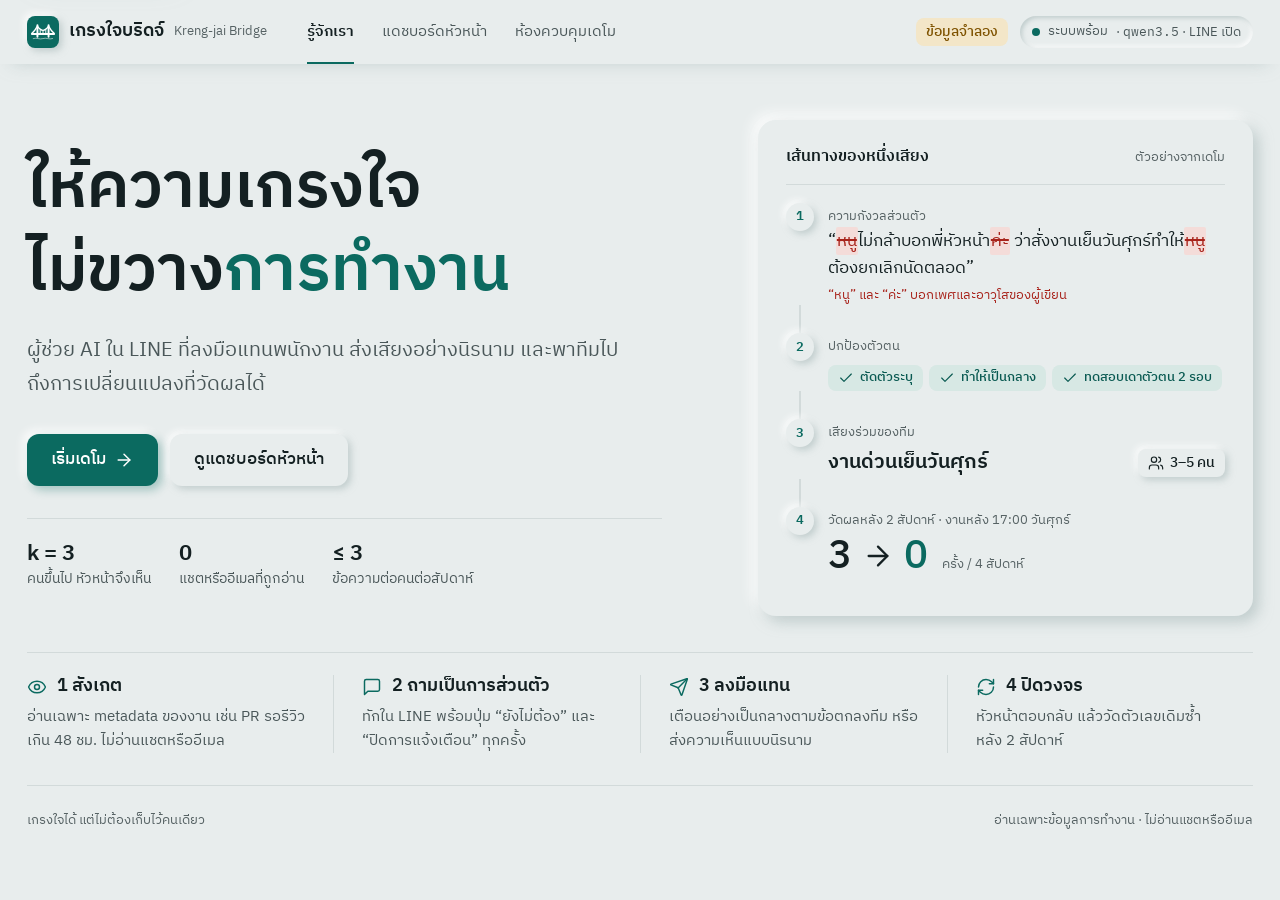
==== commit b79e9a59: "feat(web): demo inbox looks like LINE; bridge logo in the header The web inbox reads like Mint's LIN" ====
--- a/app/static/index.html
+++ b/app/static/index.html
@@ -5,7 +5,8 @@
   <meta name="theme-color" content="#e8eded">
   <meta name="description" content="ผู้ช่วย AI ที่ลงมือแทนพนักงาน ส่งเสียงอย่างนิรนาม และติดตามผลด้วยตัวเลขจริง">
   <title>เกรงใจบริดจ์ — ให้ความเกรงใจ ไม่ขวางการทำงาน</title>
-  <link rel="icon" href="data:image/svg+xml,%3Csvg xmlns=%27http://www.w3.org/2000/svg%27 viewBox=%270 0 32 32%27%3E%3Crect width=%2732%27 height=%2732%27 rx=%278%27 fill=%27%230b6a60%27/%3E%3Cpath d=%27M7 23h18M9.5 23V12.5M22.5 23V12.5M9.5 15c3.5 0 5-4.5 6.5-4.5s3 4.5 6.5 4.5M13 23v-6M19 23v-6%27 fill=%27none%27 stroke=%27white%27 stroke-width=%272%27 stroke-linecap=%27round%27 stroke-linejoin=%27round%27/%3E%3C/svg%3E">
+  <link rel="icon" href="data:image/svg+xml,%3Csvg xmlns=%27http://www.w3.org/2000/svg%27 viewBox=%270 0 32 32%27%3E%3Crect width=%2732%27 height=%2732%27 rx=%277%27 fill=%27%230b6a60%27/%3E%3Csvg x=%273%27 y=%277.5%27 width=%2726%27 height=%2717%27 viewBox=%2772 140 496 320%27 fill=%27none%27 stroke=%27white%27 stroke-linecap=%27round%27 stroke-linejoin=%27round%27%3E%3Cpath d=%27M205 160V400M435 160V400M90 340H550%27 stroke-width=%2746%27/%3E%3Cpath d=%27M90 328Q145 290 205 180Q320 350 435 180Q495 290 550 328%27 stroke-width=%2732%27/%3E%3C/svg%3E%3C/svg%3E">
+  <link rel="apple-touch-icon" href="/static/img/apple-touch-icon.png">
   <script>window.appAssetBase=(location.port==='8099'||(location.pathname.endsWith('.html')&&!location.pathname.startsWith('/static/')))?new URL('./',location.href).href:new URL('/static/',location.origin).href;</script>
   <link rel="preconnect" href="https://fonts.googleapis.com"><link rel="preconnect" href="https://fonts.gstatic.com" crossorigin>
   <link rel="stylesheet" href="https://fonts.googleapis.com/css2?family=IBM+Plex+Mono:wght@400;500&family=IBM+Plex+Sans+Thai:wght@400;500;600&display=swap">
@@ -19,7 +20,7 @@
   <a class="skip-link" href="#main">ข้ามไปยังเนื้อหา</a>
   <header id="site-header" class="site-header">
     <div class="nav-inner">
-      <a class="brand" data-page="" href="/"><span class="brand-mark"><svg viewBox="0 0 24 24" aria-hidden="true" focusable="false"><path d="M3 18h18M5 18V9M19 18V9M5 11c3 0 4.5-4 7-4s4 4 7 4M9 18v-5M15 18v-5"/></svg></span><span class="brand-name">เกรงใจบริดจ์</span><span class="brand-sub">Kreng-jai Bridge</span></a>
+      <a class="brand" data-page="" href="/"><span class="brand-mark"><svg class="mark" viewBox="72 140 496 320" aria-hidden="true" focusable="false"><path d="M205 160V400M435 160V400" stroke-width="40"/><path d="M90 340H550" stroke-width="40"/><path d="M90 328Q145 290 205 180Q320 350 435 180Q495 290 550 328" stroke-width="28"/><path d="M262 250V340M320 268V340M378 250V340" stroke-width="20"/><path d="M118 436Q168 422 218 436T318 436T418 436T518 436" stroke-width="20" opacity=".55"/></svg></span><span class="brand-name">เกรงใจบริดจ์</span><span class="brand-sub">Kreng-jai Bridge</span></a>
       <nav class="site-nav" aria-label="เมนูหลัก"><a data-page="" data-nav="home" href="/" aria-current="page">รู้จักเรา</a><a data-page="manager" data-nav="manager" href="/manager">แดชบอร์ดหัวหน้า</a><a data-page="demo" data-nav="demo" href="/demo">ห้องควบคุมเดโม</a></nav>
       <div class="nav-status"><span id="mock-badge" class="chip wait" hidden>ข้อมูลจำลอง</span><div id="health" class="status-pill" role="status" aria-live="polite"><span class="dot offline"></span><span class="status-main">กำลังตรวจสอบระบบ…</span></div></div>
     </div>
--- a/app/static/css/tokens.css
+++ b/app/static/css/tokens.css
@@ -31,6 +31,14 @@
   --warn: #7f5300;  --warn-soft: #f3e6c8;   /* 5.40:1 */
   --danger: #a8231b; --danger-soft: #f4dcd9;/* 5.51:1 */
   --line: #06c755;  --line-ink: #04723a;    /* LINE dot only; label text 5.12:1 */
+  /* LINE chat skin, demo inbox only. Sampled from an iPhone LINE screenshot (2026-10-20); meta and chip are
+     LINE's hue darkened to pass 4.5:1 at 13 px (LINE's own: time #46556c, chip #7791b8, both 3.2:1). */
+  --line-chat-bg: #8cabd8;                  /* sampled */
+  --line-bubble-in: #ffffff;                /* OA bubbles, header, white text */
+  --line-bubble-out: #85e249;               /* the member's own messages (not in the sample; estimate); --ink on it 10.3:1 */
+  --line-chat-meta: #2f3a4b;                /* time, อ่านแล้ว; 4.9:1 on --line-chat-bg */
+  --line-chat-chip: #5f7493;                /* date chip; white text 4.7:1 */
+  --line-quick-reply: #384663;              /* sampled quick-reply pill; white text 9.5:1 */
 
   /* type */
   --font-ui: "IBM Plex Sans Thai", system-ui, sans-serif;
--- a/app/static/css/app.css
+++ b/app/static/css/app.css
@@ -41,7 +41,8 @@
 .brand { display: inline-flex; align-items: center; gap: 10px; color: var(--ink); white-space: nowrap; }
 .brand:hover { text-decoration: none; }
 .brand-mark { width: 32px; height: 32px; border-radius: 8px; display: grid; place-items: center; background: var(--accent); color: #fff; box-shadow: var(--neu-raised-sm); }
-.brand-mark svg { width: 20px; height: 20px; fill: none; stroke: currentColor; stroke-width: 2; stroke-linecap: round; stroke-linejoin: round; }
+svg.mark { fill: none; stroke: currentColor; stroke-linecap: round; stroke-linejoin: round; }
+.brand-mark svg { width: 24px; height: 16px; }
 .brand-name { font-size: var(--t-lg); font-weight: 600; line-height: var(--lh-head); }
 .brand-sub { font-size: var(--t-xs); color: var(--ink-3); }
 .site-nav { display: flex; align-self: stretch; gap: 28px; }
@@ -62,7 +63,8 @@
 .page-heading h1 { font-size: var(--t-2xl); }
 .section-heading { display: flex; flex-wrap: wrap; align-items: baseline; gap: var(--s2) 10px; }
 .section-heading h2 { font-size: var(--t-lg); }
-.workspace-footer, .home-footer { display: flex; flex-wrap: wrap; justify-content: space-between; gap: var(--s2) var(--s5); margin-top: var(--s6); padding: var(--s5) 0; border-top: 1px solid var(--rule); color: var(--ink-3); font-size: var(--t-xs); }
+.workspace-footer, .home-footer { display: flex; flex-wrap: wrap; align-items: center; justify-content: space-between; gap: var(--s2) var(--s5); margin-top: var(--s6); padding: var(--s5) 0; border-top: 1px solid var(--rule); color: var(--ink-3); font-size: var(--t-xs); }
+.workspace-footer a, .home-footer a { display: inline-flex; align-items: center; gap: 6px; min-height: 32px; }
 
 /* ---------- buttons: primary = solid accent; secondary = raised-sm; demo-only = dashed; press = inset-sm ---------- */
 .button { display: inline-flex; align-items: center; justify-content: center; gap: var(--s2); min-height: 44px; padding: 0 20px; border: 0; border-radius: var(--r-ctl); background: var(--paper); color: var(--ink); box-shadow: var(--neu-raised-sm); font-size: var(--t-md); font-weight: 500; line-height: 1.25; white-space: nowrap; text-decoration: none; transition: box-shadow var(--dur-fast) linear, background-color var(--dur-fast) linear, color var(--dur-fast) linear; }
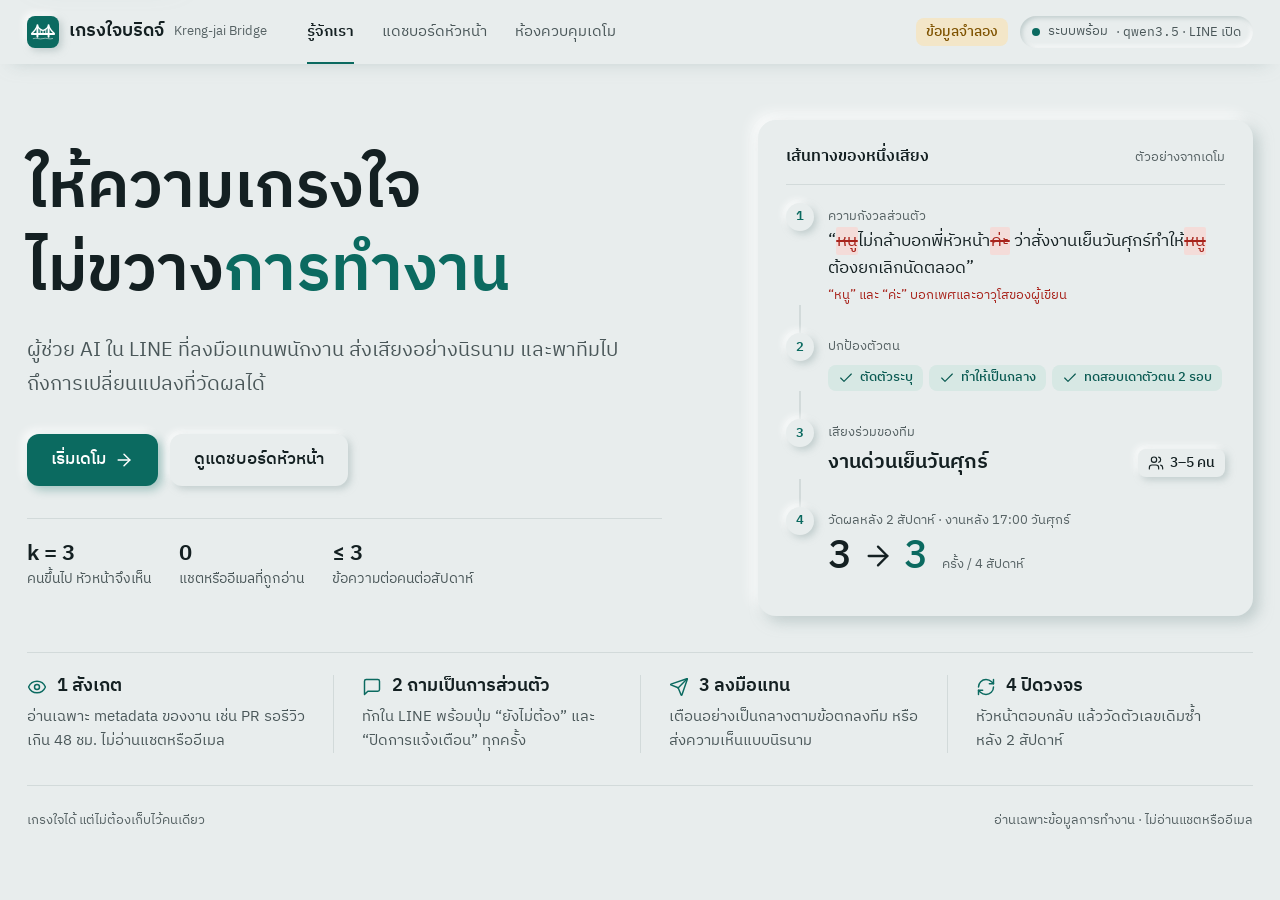
==== commit 565bf3b9: "feat(web): motion for screen recording, timed for a 30 fps video Each animation explains a state cha" ====
--- a/app/static/index.html
+++ b/app/static/index.html
@@ -21,7 +21,7 @@
   <header id="site-header" class="site-header">
     <div class="nav-inner">
       <a class="brand" data-page="" href="/"><span class="brand-mark"><svg class="mark" viewBox="72 140 496 320" aria-hidden="true" focusable="false"><path d="M205 160V400M435 160V400" stroke-width="40"/><path d="M90 340H550" stroke-width="40"/><path d="M90 328Q145 290 205 180Q320 350 435 180Q495 290 550 328" stroke-width="28"/><path d="M262 250V340M320 268V340M378 250V340" stroke-width="20"/><path d="M118 436Q168 422 218 436T318 436T418 436T518 436" stroke-width="20" opacity=".55"/></svg></span><span class="brand-name">เกรงใจบริดจ์</span><span class="brand-sub">Kreng-jai Bridge</span></a>
-      <nav class="site-nav" aria-label="เมนูหลัก"><a data-page="" data-nav="home" href="/" aria-current="page">รู้จักเรา</a><a data-page="manager" data-nav="manager" href="/manager">แดชบอร์ดหัวหน้า</a><a data-page="demo" data-nav="demo" href="/demo">ห้องควบคุมเดโม</a></nav>
+      <nav class="site-nav" aria-label="เมนูหลัก"><a data-page="" data-nav="home" href="/" aria-current="page">รู้จักเรา<i class="nav-bar" aria-hidden="true"></i></a><a data-page="manager" data-nav="manager" href="/manager">แดชบอร์ดหัวหน้า</a><a data-page="demo" data-nav="demo" href="/demo">ห้องควบคุมเดโม</a></nav>
       <div class="nav-status"><span id="mock-badge" class="chip wait" hidden>ข้อมูลจำลอง</span><div id="health" class="status-pill" role="status" aria-live="polite"><span class="dot offline"></span><span class="status-main">กำลังตรวจสอบระบบ…</span></div></div>
     </div>
   </header>
@@ -45,7 +45,7 @@
         <ol class="journey-steps">
           <li class="journey-step"><span class="journey-number" aria-hidden="true">1</span><div>
             <span class="journey-label">ความกังวลส่วนตัว</span>
-            <q><del>หนู</del>ไม่กล้าบอกพี่หัวหน้า<del>ค่ะ</del> ว่าสั่งงานเย็นวันศุกร์ทำให้<del>หนู</del>ต้องยกเลิกนัดตลอด</q>
+            <q class="kjb-strike"><del>หนู</del>ไม่กล้าบอกพี่หัวหน้า<del>ค่ะ</del> ว่าสั่งงานเย็นวันศุกร์ทำให้<del>หนู</del>ต้องยกเลิกนัดตลอด</q>
             <p class="journey-warning">“หนู” และ “ค่ะ” บอกเพศและอาวุโสของผู้เขียน</p>
           </div></li>
           <li class="journey-step"><span class="journey-number" aria-hidden="true">2</span><div>
--- a/app/static/css/tokens.css
+++ b/app/static/css/tokens.css
@@ -58,6 +58,16 @@
 
   /* motion */
   --ease-out: cubic-bezier(.2, .8, .2, 1);
+  --ease-enter: cubic-bezier(.05, .7, .1, 1);   /* M3 emphasized decelerate: arrivals */
+  --ease-exit: cubic-bezier(.3, 0, .8, .15);    /* M3 emphasized accelerate: departures */
+  --ease-move: cubic-bezier(.2, 0, 0, 1);       /* M3 standard: fills, draws, slides in place */
   --dur-fast: 120ms; --dur-med: 240ms; --dur-slow: 320ms;
+  --dur-enter: 400ms;                       /* new content arrives (M3 medium4, NN/g ceiling) */
+  --dur-exit: 200ms;                        /* half of enter: leaving is quicker */
+  --dur-draw: 600ms;                        /* strokes: sparklines, strike-through, checks */
+  --dur-count: 900ms;                       /* a number counting to its value */
+  --stagger: 60ms;                          /* between siblings; a list never waits more than 6 steps */
+  --rise-sm: 8px; --rise-lg: 16px;          /* entrance travel: bubbles and rows / cards */
+  --press-hold: 160ms;                      /* pressed look outlives the click so a 30 fps video shows it */
   --step-cadence: 420ms;                    /* 900ms in recording mode */
 }
--- a/app/static/css/app.css
+++ b/app/static/css/app.css
@@ -21,7 +21,9 @@
 a { color: var(--accent); text-decoration: none; text-underline-offset: 3px; }
 a:hover { text-decoration: underline; }
 :focus-visible { outline: 2px solid var(--accent); outline-offset: 3px; transition: none; }
-del { color: var(--danger); background: var(--danger-soft); text-decoration-thickness: 2px; border-radius: 2px; padding: 0 1px; }
+/* The strike is a drawn line (not text-decoration) so it can draw across the word: .kjb-strike in the motion block. */
+del { position: relative; color: var(--danger); background: var(--danger-soft); text-decoration: none; border-radius: 2px; padding: 0 1px; }
+del::after { content: ''; position: absolute; left: 0; right: 0; top: calc(50% - 1px); height: 2px; border-radius: 1px; background: currentColor; transform-origin: left center; }
 .icon { display: inline-block; flex: 0 0 auto; width: 20px; height: 20px; vertical-align: middle; fill: none; stroke: currentColor; stroke-width: 1.75; stroke-linecap: round; stroke-linejoin: round; }
 .icon.sm { width: 16px; height: 16px; }
 .icon.lg { width: 24px; height: 24px; }
@@ -49,7 +51,8 @@
 .site-nav a { position: relative; display: flex; align-items: center; color: var(--ink-2); font-size: 15px; white-space: nowrap; }
 .site-nav a:hover { color: var(--ink); text-decoration: none; }
 .site-nav a[aria-current='page'] { color: var(--ink); font-weight: 600; }
-.site-nav a[aria-current='page']::after { content: ''; position: absolute; left: 0; right: 0; bottom: 0; height: 2px; background: var(--accent); }
+.nav-bar { position: absolute; left: 0; right: 0; bottom: 0; height: 2px; background: var(--accent); view-transition-name: kjb-nav-bar; }
+.site-nav a:not([aria-current='page']) .nav-bar { display: none; }
 .nav-status { margin-left: auto; display: flex; align-items: center; gap: var(--s3); }
 .status-pill { display: inline-flex; align-items: center; gap: var(--s2); min-height: 32px; padding: 0 var(--s3); border-radius: 16px; box-shadow: var(--neu-inset-sm); font-size: var(--t-xs); line-height: var(--lh-ui); color: var(--ink-2); white-space: nowrap; }
 .status-pill.unavailable { color: var(--warn); }
@@ -67,20 +70,20 @@
 .workspace-footer a, .home-footer a { display: inline-flex; align-items: center; gap: 6px; min-height: 32px; }
 
 /* ---------- buttons: primary = solid accent; secondary = raised-sm; demo-only = dashed; press = inset-sm ---------- */
-.button { display: inline-flex; align-items: center; justify-content: center; gap: var(--s2); min-height: 44px; padding: 0 20px; border: 0; border-radius: var(--r-ctl); background: var(--paper); color: var(--ink); box-shadow: var(--neu-raised-sm); font-size: var(--t-md); font-weight: 500; line-height: 1.25; white-space: nowrap; text-decoration: none; transition: box-shadow var(--dur-fast) linear, background-color var(--dur-fast) linear, color var(--dur-fast) linear; }
+.button { display: inline-flex; align-items: center; justify-content: center; gap: var(--s2); min-height: 44px; padding: 0 20px; border: 0; border-radius: var(--r-ctl); background: var(--paper); color: var(--ink); box-shadow: var(--neu-raised-sm); font-size: var(--t-md); font-weight: 500; line-height: 1.25; white-space: nowrap; text-decoration: none; transition: box-shadow var(--dur-fast) linear, background-color var(--dur-fast) linear, color var(--dur-fast) linear, transform var(--dur-fast) var(--ease-move), opacity var(--dur-med) linear; }
 .button:hover { color: var(--ink); text-decoration: none; }
-.button:active:not(:disabled), .button[aria-pressed='true'] { box-shadow: var(--neu-inset-sm); color: var(--accent-ink); }
+.button:active:not(:disabled), .button.is-pressed, .button[aria-pressed='true'] { box-shadow: var(--neu-inset-sm); color: var(--accent-ink); }
 .button.primary { background: var(--accent); color: #fff; box-shadow: var(--neu-accent); }
 .button.primary:hover:not(:disabled) { background: var(--accent-hover); color: #fff; }
-.button.primary:active:not(:disabled) { background: var(--accent-hover); color: #fff; box-shadow: var(--neu-inset-sm); }
+.button.primary:active:not(:disabled), .button.primary.is-pressed { background: var(--accent-hover); color: #fff; box-shadow: var(--neu-inset-sm); }
 .button.demo { border: 1px dashed var(--rule-strong); }
 .button.small { min-height: 36px; padding: 0 14px; font-size: var(--t-sm); }
 .button.large { min-height: 52px; padding: 0 24px; font-size: 17px; }
 .button.full { width: 100%; }
 .button .icon { width: 20px; height: 20px; }
 .button.small .icon { width: 16px; height: 16px; }
-.text-button { display: inline-flex; align-items: center; gap: var(--s2); min-height: 32px; padding: 0 var(--s1); border-radius: var(--r-chip); color: var(--ink-3); font-size: var(--t-sm); transition: color var(--dur-fast) linear; }
-.text-button:hover:not(:disabled) { color: var(--ink); }
+.text-button { display: inline-flex; align-items: center; gap: var(--s2); min-height: 32px; padding: 0 var(--s1); border-radius: var(--r-chip); color: var(--ink-3); font-size: var(--t-sm); transition: color var(--dur-fast) linear, transform var(--dur-fast) var(--ease-move); }
+.text-button:hover:not(:disabled), .text-button.is-pressed { color: var(--ink); }
 .text-button .icon { width: 16px; height: 16px; }
 
 /* ---------- chips: state only (flat); count chip is raised-sm ---------- */
@@ -103,7 +106,7 @@
 
 /* ---------- tabs: inset track, selected tab raised-sm + accent ink ---------- */
 .tabs, .member-tabs { display: grid; grid-template-columns: repeat(3, minmax(0, 1fr)); gap: 4px; padding: 5px; border-radius: var(--r-well); box-shadow: var(--neu-inset); }
-.tabs > button, .member-tabs > button { min-height: 34px; display: flex; align-items: center; justify-content: center; gap: 6px; padding: 0 var(--s2); border-radius: 10px; color: var(--ink-2); font-size: var(--t-sm); white-space: nowrap; transition: box-shadow var(--dur-fast) linear, color var(--dur-fast) linear; }
+.tabs > button, .member-tabs > button { min-height: 34px; display: flex; align-items: center; justify-content: center; gap: 6px; padding: 0 var(--s2); border-radius: 10px; color: var(--ink-2); font-size: var(--t-sm); white-space: nowrap; transition: color var(--dur-fast) linear, transform var(--dur-fast) var(--ease-move); }
 .tabs > button:hover, .member-tabs > button:hover { color: var(--ink); }
 .tabs > button[aria-selected='true'], .member-tabs > button[aria-selected='true'] { background: var(--paper); box-shadow: var(--neu-raised-sm); color: var(--accent-ink); font-weight: 600; }
 
@@ -122,13 +125,52 @@
 .empty-state h3 { font-size: var(--t-md); font-weight: 500; color: var(--ink-2); }
 
 /* ---------- toast: top right, under the header (captions own the bottom of the frame) ---------- */
-.toast { position: fixed; top: calc(var(--header-h) + var(--s4)); right: var(--gutter); z-index: 50; max-width: min(420px, calc(100vw - 2 * var(--gutter))); padding: 12px 16px; border-radius: var(--r-ctl); background: var(--paper); color: var(--ink); box-shadow: var(--neu-float); font-size: 15px; line-height: var(--lh-ui); opacity: 0; visibility: hidden; transform: translateY(-8px); transition: opacity 160ms var(--ease-out), transform 160ms var(--ease-out), visibility 160ms; }
-.toast.visible { opacity: 1; visibility: visible; transform: none; transition-duration: 200ms; }
+.toast { position: fixed; top: calc(var(--header-h) + var(--s4)); right: var(--gutter); z-index: 50; max-width: min(420px, calc(100vw - 2 * var(--gutter))); padding: 12px 16px; border-radius: var(--r-ctl); background: var(--paper); color: var(--ink); box-shadow: var(--neu-float); font-size: 15px; line-height: var(--lh-ui); opacity: 0; visibility: hidden; transform: translateY(-12px); transition: opacity 160ms var(--ease-exit), transform 160ms var(--ease-exit), visibility 160ms; }
+.toast.visible { opacity: 1; visibility: visible; transform: none; transition-duration: var(--dur-slow); transition-timing-function: var(--ease-enter); }
 .toast.error { color: var(--danger); }
 
-/* ---------- recording mode (?rec=1): ring drawn by window.kjbSpotlight() ---------- */
-.kjb-spotlight { position: absolute; z-index: 1000; pointer-events: none; box-shadow: 0 0 0 3px var(--accent), 0 0 8px 8px color-mix(in srgb, var(--accent) 22%, transparent); opacity: 0; transition: opacity var(--dur-med) var(--ease-out); }
-.kjb-spotlight.on { opacity: 1; }
+/* ---------- recording mode (?rec=1): ring drawn by window.kjbSpotlight(); it closes in on the target like a cursor landing ---------- */
+.kjb-spotlight { position: absolute; z-index: 1000; pointer-events: none; box-shadow: 0 0 0 3px var(--accent), 0 0 8px 8px color-mix(in srgb, var(--accent) 22%, transparent); opacity: 0; transform: scale(1.06); transition: opacity var(--dur-med) var(--ease-out), transform var(--dur-slow) var(--ease-enter); }
+.kjb-spotlight.on { opacity: 1; transform: none; }
+body.rec { --dur-enter: 480ms; --dur-count: 1200ms; --stagger: 90ms; --press-hold: 240ms; }
+
+/* ---------- motion (DESIGN.md section 7). Every keyframe starts from a state the element can rest in, and
+   prefers-reduced-motion drops all of them, so content never depends on an animation finishing. ---------- */
+@keyframes kjb-rise { from { opacity: 0; transform: translateY(var(--rise, var(--rise-sm))); } }
+@keyframes kjb-fade { from { opacity: 0; } }
+@keyframes kjb-mark { from { color: inherit; background-color: transparent; } }
+@keyframes kjb-fade-out { to { opacity: 0; } }
+@keyframes kjb-pop { from { opacity: 0; transform: scale(.6); } }
+@keyframes kjb-scale-x { from { transform: scaleX(0); } }
+@keyframes kjb-scale-y { from { transform: scaleY(0); } }
+@keyframes kjb-draw { from { stroke-dashoffset: var(--dash, 1); } }
+@keyframes kjb-wipe-down { from { clip-path: inset(0 0 100% 0); } to { clip-path: inset(0); } }
+@keyframes kjb-wipe-right { from { clip-path: inset(0 100% 0 0); } to { clip-path: inset(0); } }
+@keyframes kjb-spin { to { transform: rotate(1turn); } }
+@keyframes kjb-ping { from { opacity: .5; transform: scale(1); } to { opacity: 0; transform: scale(2.75); } }
+
+/* JS marks only new nodes (ui.js enter()); --i is the sibling index for the stagger. */
+.kjb-enter { animation: kjb-rise var(--dur-enter) var(--ease-enter) both; animation-delay: calc(var(--i, 0) * var(--stagger) + var(--delay, 0ms)); }
+.kjb-enter-lg { --rise: var(--rise-lg); }
+/* Strike-through draws left to right across each removed marker, 120 ms apart. */
+.kjb-strike del { animation: kjb-mark var(--dur-med) var(--ease-out) both; animation-delay: calc(var(--i, 0) * 120ms + var(--delay, 0ms)); }
+.kjb-strike del::after { animation: kjb-scale-x var(--dur-slow) var(--ease-move) both; animation-delay: calc(var(--i, 0) * 120ms + var(--delay, 0ms) + 120ms); }
+
+/* Pressed look outlives the click (ui.js pressHold), so a 1 ms Playwright click still shows in a 30 fps video. */
+.is-pressed { transform: scale(.97); }
+/* Busy: a 16 px ring in place of the button's icon while the request runs. */
+.button[aria-busy='true'] > .icon { display: none; }
+.button[aria-busy='true']::after { content: ''; flex: 0 0 auto; width: 16px; height: 16px; border: 2px solid currentColor; border-right-color: transparent; border-radius: 50%; animation: kjb-spin 800ms linear infinite; }
+.text-button[aria-busy='true'] > .icon { animation: kjb-spin 800ms linear infinite reverse; }
+
+/* Page change: header stays, the current-page bar slides to its new link, the page under it crossfades. */
+@view-transition { navigation: auto; }
+.site-header { view-transition-name: kjb-header; }
+::view-transition-old(kjb-header) { display: none; }
+::view-transition-new(kjb-header) { animation: none; }
+::view-transition-group(kjb-nav-bar) { animation-duration: var(--dur-slow); animation-timing-function: var(--ease-move); }
+::view-transition-old(root) { animation: kjb-fade-out var(--dur-exit) var(--ease-exit) both; }
+::view-transition-new(root) { animation: kjb-rise var(--dur-enter) var(--ease-enter) both; }
 
 /* ---------- responsive ---------- */
 @media (max-width: 1100px) {
@@ -147,6 +189,8 @@
   .status-pill .status-main { display: none; }
   .status-pill { padding: 0 var(--s3); }
 }
+/* Reduced motion: no travel, no draws, no counting (ui.js countTo jumps to the value); state changes keep a 150 ms fade. */
 @media (prefers-reduced-motion: reduce) {
+  @view-transition { navigation: none; }
   *, *::before, *::after { scroll-behavior: auto !important; animation: none !important; transition-property: opacity !important; transition-duration: 150ms !important; }
 }
--- a/app/static/css/home.css
+++ b/app/static/css/home.css
@@ -35,6 +35,25 @@
 .result-number .icon { width: 32px; height: 32px; }
 .result-number em { font-style: normal; color: var(--accent); }
 
+/* Intro shot (DESIGN.md section 7): one voice travels the card once, about 3.4 s, then the page is still.
+   --at is when each step arrives; home.js starts the 3 → 0 count from the fourth step's --at. */
+.journey-step { animation: kjb-rise var(--dur-enter) var(--ease-enter) both; animation-delay: var(--at); }
+.journey-step:nth-child(1) { --at: 200ms; }
+.journey-step:nth-child(2) { --at: 1100ms; }
+.journey-step:nth-child(3) { --at: 1700ms; }
+.journey-step:nth-child(4) { --at: 2200ms; }
+.journey-step + .journey-step::before { transform-origin: top; animation: kjb-scale-y var(--dur-med) var(--ease-move) both; animation-delay: var(--at); }
+.journey-step q.kjb-strike { --delay: 600ms; }
+.journey-step q del:nth-of-type(2) { --i: 1; }
+.journey-step q del:nth-of-type(3) { --i: 2; }
+.journey-warning { animation: kjb-fade var(--dur-med) var(--ease-out) both; animation-delay: 1000ms; }
+.journey-chips .chip { animation: kjb-pop var(--dur-med) var(--ease-enter) both; animation-delay: calc(var(--at) + 200ms + var(--i, 0) * 90ms); }
+.journey-chips .chip:nth-child(2) { --i: 1; }
+.journey-chips .chip:nth-child(3) { --i: 2; }
+.journey-chips .chip .icon { --dash: 24; stroke-dasharray: 24; animation: kjb-draw var(--dur-med) var(--ease-move) both; animation-delay: calc(var(--at) + 320ms + var(--i, 0) * 90ms); }
+.journey-theme .chip { animation: kjb-pop var(--dur-med) var(--ease-enter) both; animation-delay: calc(var(--at) + 240ms); }
+.result-number .icon { animation: kjb-rise var(--dur-med) var(--ease-enter) both; animation-delay: calc(var(--at) + 120ms); --rise: 0; }
+
 .loop { border-top: 1px solid var(--rule); padding-top: 22px; }
 .loop ol { display: grid; grid-template-columns: repeat(4, minmax(0, 1fr)); padding: 0; margin: 0; list-style: none; }
 .loop li { padding-right: 28px; display: grid; gap: 6px; align-content: start; }
